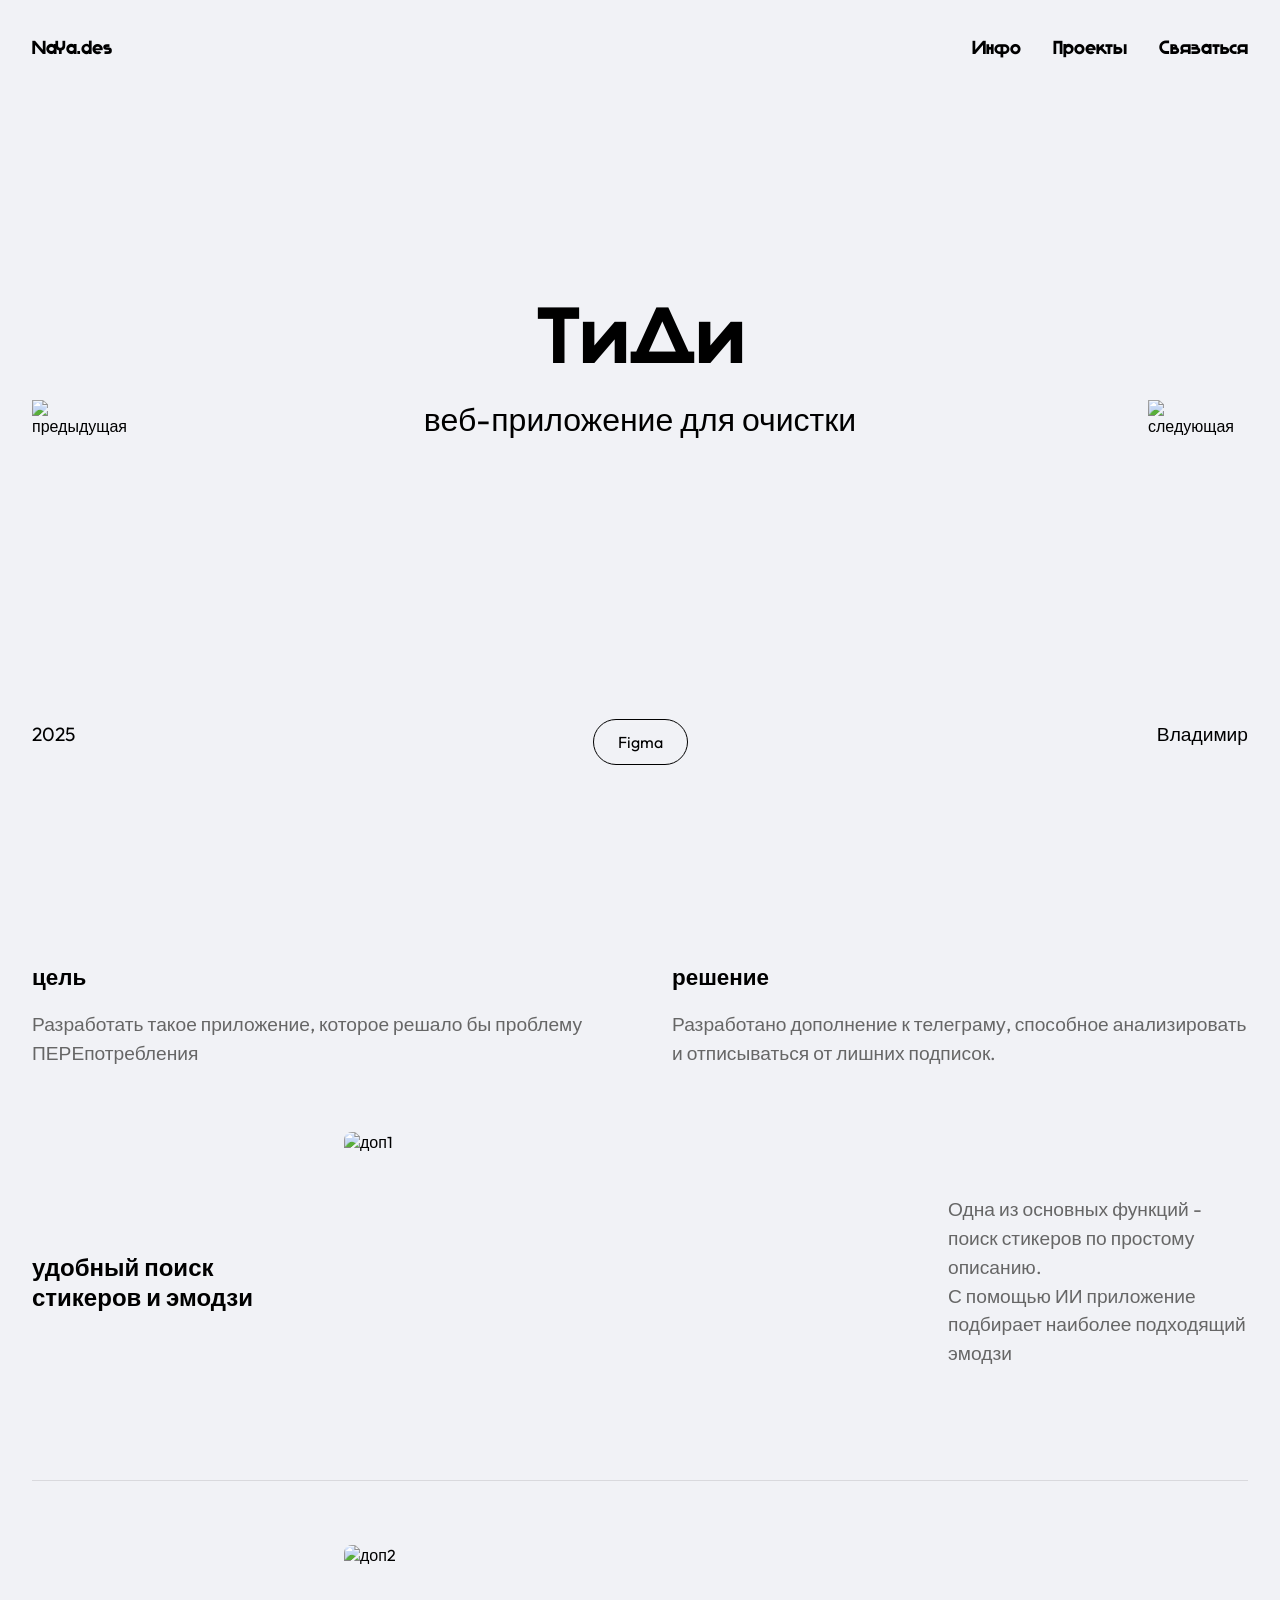
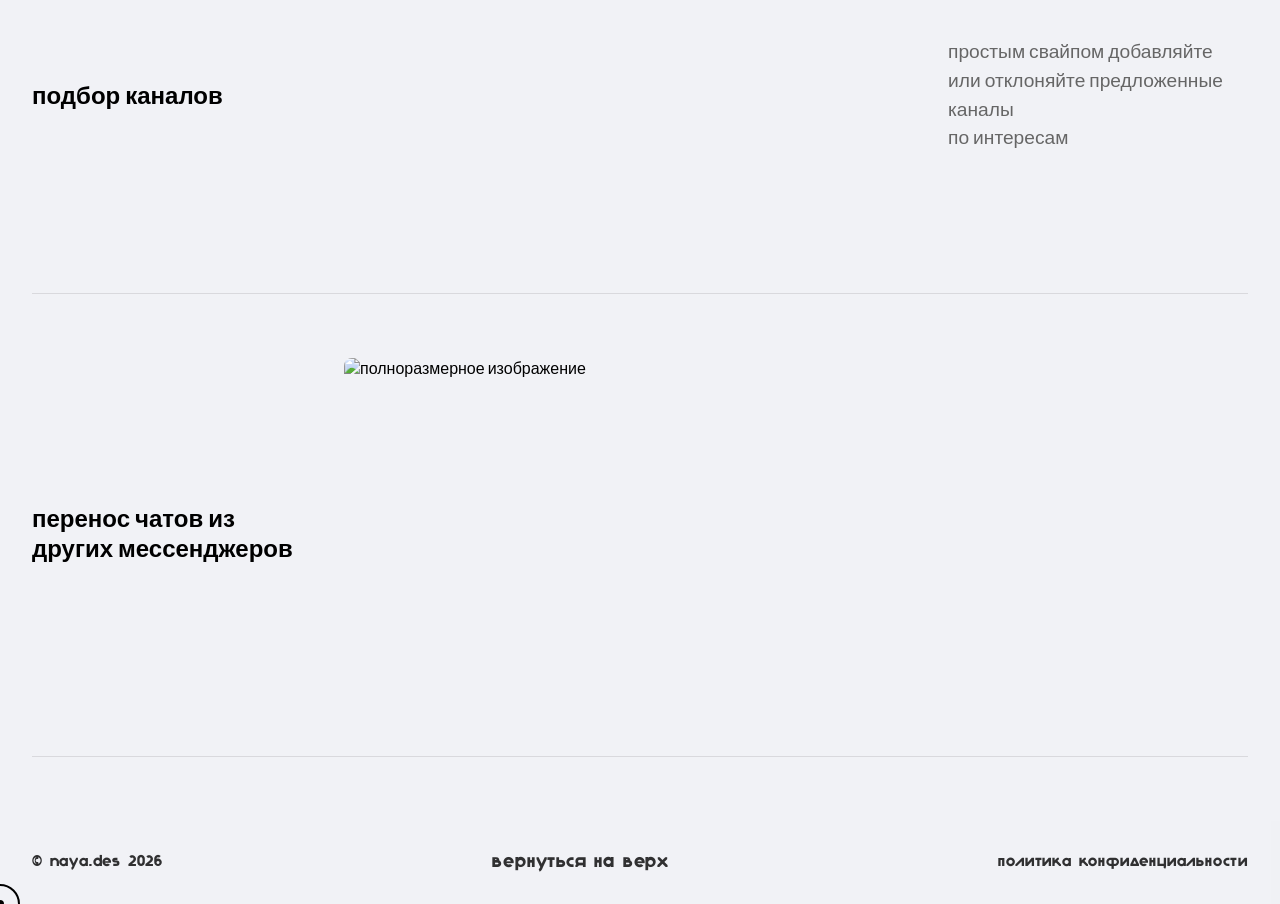
==== fiveproj.html @ 9c094c0e "Add files via upload" ====
<!DOCTYPE html>
<html lang="ru">
<head>
  <meta charset="UTF-8">
  <meta name="viewport" content="width=device-width, initial-scale=1.0, user-scalable=no">
  <title>naya.des - Jamm</title>
  <link rel="preconnect" href="https://fonts.googleapis.com">
  <link rel="preconnect" href="https://fonts.gstatic.com" crossorigin>
  <link href="https://fonts.googleapis.com/css2?family=Outfit:wght@100..900&family=Syne:wght@400;500;600;700;800&display=swap" rel="stylesheet">
  <link rel="stylesheet" href="styles.css" />
  <link rel="stylesheet" href="project.css" />
  <script src='https://cdn.jsdelivr.net/npm/ogl@0.0.64/dist/ogl.umd.js'></script>
  
</head>
<body>
  <!-- Верхняя панель -->
  <div class="top-bar">
    <a href="index1.html#first" class="nav-link">NaYa.des</a>
    <div class="right-links">
      <a href="index1.html#about" class="nav-link">Инфо</a>
      <a href="index1.html#projects" class="nav-link">Проекты</a>
      <a href="index1.html#contact" class="nav-link">Связаться</a>
    </div>
  </div>
  
  <!-- Блок с анимацией (полный экран) -->
  <div class="hero-animation-section">
    <!-- Фон с анимацией -->
    <div class="animation-wrapper">
      <div id="canvas-container"></div>
    </div>
    
    <!-- Контент поверх анимации -->
    <div class="hero-content">
      <div class="navigation-arrows">
        <div class="nav-arrow-img arrow-left-img" id="prevPageArrow">
          <img src="images/l-arr.png" alt="предыдущая">
        </div>
        <div class="nav-arrow-img arrow-right-img" id="nextPageArrow">
          <img src="images/r-arr.png" alt="следующая">
        </div>
      </div>
      
      <div class="center-name">
        <p>ТиДи</p>
      </div>
      <div class="deskript">
        <p>веб-приложение для очистки</p>
      </div>
      <div class="small-block">
        <div class="small-block-container">
          <div class="left-text">
            <span>2025</span>
          </div>
          <div class="outlined-boxes">
            <!--<div class="outlined-box">HTML</div>
            <div class="outlined-box">CSS</div>
            <div class="outlined-box">JavaScript</div>-->
            <div class="outlined-box">Figma</div>
          </div>
          <div class="right-text">
            <a href="https://t.me/Dom56V" target="_blank" rel="noopener noreferrer" class="telegram-link" id="blockedLink">Владимир</a>
          </div>
        </div>
      </div>
    </div>
  </div>

  <!-- Остальные блоки после анимации -->
  <div class="text-work">
    <div class="work-left">
      <h3 class="work-title">цель</h3>
      <div class="work-text">
        <p>Разработать такое приложение, которое решало бы проблему ПЕРЕпотребления</p>
        <p></p>
      </div>
    </div>
    
    <div class="work-right">
      <h3 class="work-title">решение</h3>
      <div class="work-text">
        <p>Разработано дополнение к телеграму, способное анализировать <br>и отписываться от лишних подписок.</p>
        <p></p>
      </div>
    </div>
  </div>

  <div class="content-work">
    <div class="work-container">
      <div class="work-name">
        удобный поиск стикеров и эмодзи
      </div>
      <div class="work-image">
        <img src="images/прил_деск5.png" alt="доп1">
      </div>
      <div class="work-description">
        <p>Одна из основных функций - поиск стикеров по простому описанию. <br>С помощью ИИ приложение подбирает наиболее подходящий эмодзи</p>
      </div>
    </div>

    <div class="work-container">
      <div class="work-name">
        подбор каналов
      </div>
      <div class="work-image">
        <img src="images/прил_деск1.png" alt="доп2">
      </div>
      <div class="work-description">
        <p>простым свайпом добавляйте или отклоняйте предложенные каналы <br>по интересам</p>
      </div>
    </div>

    <div class="work-container-full-image">
      <div class="work-name">
        перенос чатов из других мессенджеров
      </div>
      <div class="work-image">
        <img src="images/прил_мобил.png" alt="полноразмерное изображение">
      </div>
    </div>
  </div>

  <footer class="footer">
      <div class="footer-container">
        <a href="" target="_blank" rel="noopener noreferrer">© naya.des 2026</a>
        <a href="#" class="back-to-top">вернуться на верх</a>
        <a href="" class="privacy-policy">политика конфиденциальности</a>
      </div>
  </footer>

  <div class="custom-cursor" id="customCursor"></div>
  
  <script src="cursor.js"></script>
  <script src="slider.js"></script>
  <script src="project.js"></script>
  <script>
    document.getElementById('blockedLink').addEventListener('click', function(e) {
      e.preventDefault();
      // Ничего не происходит
    });
  </script>
</body>
</html>
---- styles.css ----
@font-face {
  font-family: 'Rostov';
  src: url('Rostov.ttf') format('ttf'),
       url('Rostov.ttf') format('truetype');
  font-weight: normal;
  font-style: normal;
  font-display: swap;
}

* {
  margin: 0;
  padding: 0;
  box-sizing: border-box;
}

body {
  font-family: 'Outfit', sans-serif;
  cursor: none;
  overflow-x: hidden;
}

/* Обертка для скролла */
.scroll-wrapper {
  position: relative;
  width: 100%;
  min-height: 100vh;
  z-index: 2;
}

/* Блок с анимацией (первый экран) */
.hero-section {
  position: relative;
  width: 100%;
  height: 100vh;
  z-index: 2;
}

#webGLApp {
  position: fixed;
  top: 0;
  left: 0;
  width: 100%;
  height: 100%;
  z-index: 1;
}

/* Верхняя панель с текстом (приклеена на своем месте) */
.top-bar {
  position: fixed;
  top: 2rem;
  left: 2rem;
  right: 2rem;
  z-index: 1000; 
  display: flex;
  justify-content: space-between;
  align-items: center;
  color: #000000;
  font-family: 'Rostov';
  font-weight: 400;
  font-size: 1.2rem;
}

/* Стили для всех ссылок в навбаре */
.top-bar a {
  color: #000000;
  text-decoration: none;
  position: relative;
  display: inline-block;
  padding: 8px 0;
  transition: color 0.3s ease;
  z-index: 1;
}

/* Псевдоэлемент для верхней и нижней границы */
.top-bar a::before {
  content: '';
  position: absolute;
  top: 0;
  left: 0;
  width: 100%;
  height: 100%;
  border-top: 2px solid #262626;
  border-bottom: 2px solid #262626;
  transform: scaleY(2);
  opacity: 0;
  transition: 0.3s;
  pointer-events: none;
}

.top-bar a:hover::before {
  transform: scaleY(1);
  opacity: 1;
}

.top-bar a:hover::after {
  transform: scaleY(1);
  opacity: 1;
}

/* Эффект при нажатии */
.top-bar a:active {
  color: #0041FF;
}

.right-links {
  display: flex;
  gap: 2rem;
}


/* Центрированный контейнер с прямоугольником */
.center-content {
  position: absolute;
  top: 50%;
  left: 50%;
  transform: translate(-50%, -50%);
  z-index: 10;
  display: flex;
  flex-direction: column;
  align-items: center;
  width: 100%;
  pointer-events: none;
}

.center-name {
  font-family: 'Rostov', sans-serif;
  font-size: 5rem;
  font-weight: 300;
  color: #000000;
  align-self: center;
}

.outlined-box {
  border: 2px solid #000000;
  border-radius: 999px;
  padding: 0.75rem 2rem;
  display: inline-block;
  background: transparent;
  max-width: 50%;
  width: fit-content;
  backdrop-filter: blur(2px);
  margin-top: 1rem;
}

.outlined-box p {
  color: #000000;
  font-family: 'Outfit', sans-serif;
  font-weight: 400;
  font-size: 0.8rem;
  letter-spacing: 0.1em;
  text-align: center;
  white-space: nowrap;
  text-transform: uppercase;
}

/* ПУСТОЙ КЛАСС (новый блок после анимации) */
.empty-block {
  position: relative;
  width: 100%;
  background: #F1F2F6;
  z-index: 0;
  padding-top: 3rem;
  display: flex;
  flex-direction: column;
  align-items: center;
  justify-content: flex-start;
}


/* Блок с двумя колонками */
.two-columns {
  width: 100%;
  max-width: 1200px;
  margin: 0 auto;
  padding: 3rem 2rem;
  display: flex;
  gap: 2rem;
  align-items: flex-start;
  justify-content: space-between;
}

/* Левая колонка */
.left-column {
  flex: 1;
  position: relative;
}

.content-container {
  width: 330px;
  height: 530px;
  position: relative;
  z-index: 4;

}

/* Черный прямоугольник с заданными размерами */
.black-rectangle {
  width: 352px;
  height: 552px;
  background-color: #ffffff;
  border-radius: 16px;
  border: 1px solid #666666;
  position: absolute;
  top: -10px;
  left: 10px;
  z-index: 1;
  transform: rotate(-5deg);
}

/* Слой для дополнительного контента поверх черного прямоугольника */
.content-overlay {
  position: relative;
  z-index: 2;
  width: 100%;
  height: 100%;
  display: flex;
  flex-direction: column;
  align-items: center;
  justify-content: center;
  color: white;
  font-family: 'Outfit', sans-serif;
  padding: 20px;
  top: -10px;
  left: 20px;
  transform: rotate(-5deg);
}

/* Контейнер для будущего контента */
.square-photo {
  width: 272px;
  height: 264px;
  background-color: #DDDDDD;
  border-radius: 8px;
  margin: 0 auto 24px auto;
}

.square-photo img {
  width: 100%;
  height: 100%;
  object-fit: cover; /* фото заполнит весь квадрат, обрезая лишнее */
  display: block;
}

/* Строка с двумя текстами */
.info-row {
  width: 100%;
  display: flex;
  justify-content: space-between;
  margin-bottom: 8px;
  font-weight: 500;
}

.info-left {
  font-size: 14px;
  color: #000000;
  text-align: left;
}

.info-right {
  font-family: 'Rostov';
  font-size: 20px;
  color: #000000;
  text-align: right;
}

/* Контейнер с border - теперь содержит всё остальное */
.bordered-container {
  width: 100%;
  border: 1px solid #000000;
  border-radius: 8px;
  padding: 12px;
}

.border-row {
  display: flex;
  justify-content: space-between;
  margin-bottom: 10px;
  font-size: 12px;
}

.border-row:last-of-type {
  margin-bottom: 12px;
}

.border-left {
  color: #333333;
  text-align: left;
}

.border-right {
  color: #333333;
  text-align: right;
}

/* Горизонтальная черная линия */
.horizontal-line {
  width: 110%;
  height: 8px;
  margin-left: -12px;
  background-color: #000000;
  margin-bottom: 12px;
}

/* Три колонки с текстом */
.three-columns {
  width: 100%;
  display: flex;
  justify-content: space-between;

}

.col-text {
  flex: 1;
  text-align: start;
  font-size: 10px;
  color: #000000;
  font-weight: 500;
  text-decoration: none;
}
.col-text:hover {
  font-weight: 700;
  color: #0026cc;
}

.col-text:active {
  color: #000000;
  font-weight: 500;
  text-decoration: underline;
}

/*.left-column img {
  max-width: 60%;
  height: auto;
  display: block;
  position: relative;
  z-index: 4;
}*/

.blue-rectangle {
  position: absolute;
  width: 352px;
  height: 552px;
  background-color: #0041FF;
  border-radius: 16px;
  display: block;
  z-index: 3;
  left: 20px;
}

/* Правая колонка */
.right-column {
  flex: 1;
  display: flex;
  flex-direction: column;
  justify-content:left ;
  align-items: flex-start;
}
.photo-item {
  flex: 1;
  position: relative;

}

.right-column .photo-item img {
  max-width: 80%;
  height: auto;
  display: block;
  position: relative;
}

.ph-1 img {
  z-index: 3;
  left: -16px;
}

.ph-2 img {
  z-index: 4;
  bottom: 96px;
  left: 200px;
}
.ph-3 img {
  z-index: 5;
  bottom: 552px;
  right: -456px;
}

.block-3 {
  position: relative;
  width: 100%;
  min-height: 85vh;
  background: #F1F2F6;
  z-index: 0;
  display: flex;
  flex-direction: column;
  align-items: center;
  justify-content: flex-start;
  margin-top: -8rem;
}

/* Контейнер слайдера */
.slider-container {
  width: 100%;
  overflow-x: hidden;
  overflow-y: visible;
  position: relative;
  padding: 0 4rem;
}

/* Трек слайдера */
.slider-track {
  display: flex;
  gap: 2rem;
  padding: 0 2rem;
  transition: transform 0.3s ease-out;
  cursor: grab;
  user-select: none;
  overflow-x: auto;
  scroll-behavior: auto;
  scrollbar-width: none; /* Скрываем стандартный скроллбар */
  -ms-overflow-style: none;
}

.slider-track::-webkit-scrollbar {
  display: none;
}

.slider-track:active {
  cursor: grabbing;
}

/* Отдельный слайд */
.slide {
  flex-shrink: 0;
  width: 384px;
  overflow: hidden;
  transition: transform 0.3s ease, box-shadow 0.3s ease;
  display: flex;
  flex-direction: column;
}

/* Контейнер для изображения */
.slide-image {
  width: 100%;
  position: relative;
  overflow: hidden;
}

/* Hover эффект для фото: граница + размытие */
.slide-image:hover {
  border: 3px solid #0041FF;
}

.slide-image img {
  width: 100%;
  height: 100%;
  object-fit: cover;
  display: block;
  transition:  border-color 0.3s ease, filter 0.3s ease;
}

/* Hover эффект: граница и размытие */
.slide-image:hover img {
  filter: blur(2px);
}
.slide-link a:active{
  color: #0041FF;
}

/* Текст под изображением */
.slide-text {
  padding: 16px 0;
  margin-top: 0;
}

.slide-title {
  font-family: 'Outfit', sans-serif;
  font-size: 24px;
  font-weight: 600;
  color: #000000;
  margin-bottom: 8px;
  text-align: left;
}

.slide-description {
  font-family: 'Outfit', sans-serif;
  font-size: 16px;
  font-weight: 300;
  color: #666666;
  text-align: left;
  line-height: 1.4;
}

/* Контейнер для кастомного скроллбара */
.scrollbar-container {
  width: 100%;
  max-width: 1200px;
  margin: 0 auto;
  padding: 0 2rem;
}

/* Трек скроллбара (фоновая полоса) */
.scrollbar-track {
  width: 100%;
  height: 40px;
  background: #E9E9E9;
  position: relative;
  cursor: pointer;
  display: flex;
  align-items: center;
  
}

/* Ползунок скроллбара - выравнивание по центру */
.scrollbar-thumb {
  position: absolute;
  height: 24px;
  width: 100px;
  background: #D9D9D9;
  cursor: grab;
  top: 50%;
  left: 0;
  transform: translateY(-50%);
}

.scrollbar-thumb:active {
  cursor: grabbing;
  background: #0041FF;
}

.forma {
  position: relative;
  width: 100%;
  min-height: 90vh;
  background: #F1F2F6;
  z-index: 0;
  display: flex;
  flex-direction: column;
  align-items: center;
  justify-content: flex-start;
  gap: 3rem;
}
.form-top-bar {
  width: 100%;
  height: 40px;
  background-color: #0041FF;
  color: #ffffff;
  display: flex;
  padding: 8px 32px;
}

.form-bar-txt{
  font-family: 'Outfit', sans-serif;
  font-size: 24px;
}

/* Контейнер формы */
.form-container {
  width: 100%;
  max-width: 1000px;
  margin: 0 auto;
  padding: 0 2rem;
}

/* Сама форма */
.contact-form {
  width: 100%;
  background: #D1D1D1;
  padding: 2rem;
}

/* Ряд с двумя элементами */
.form-row {
  display: flex;
  gap: 2rem;
  margin-bottom: 1.5rem;
}

/* Группа формы */
.form-group {
  flex: 1;
  display: flex;
  flex-direction: column;
  gap: 0.5rem;
  
}

/* Полная ширина для текстового поля */
.form-group.full-width {
  width: 100%;
  margin-bottom: 1.5rem;
}

/* Стили для label */
.form-group label {
  font-family: 'Outfit', sans-serif;
  font-size: 16px;
  font-weight: 550;
  color: #000000;
}

/* Стили для select */
.form-select {
  width: 100%;
  padding: 12px 40px 12px 16px; /* правый отступ для стрелки */
  font-family: 'Outfit', sans-serif;
  font-size: 16px;
  color: #666666;
  background: #F5F5F5;
  border: 1px solid #E0E0E0;
  cursor: pointer;
  transition: all 0.3s ease;
  appearance: none;
  -webkit-appearance: none;
  -moz-appearance: none;
  /* SVG стрелка */
  background-image: url("data:image/svg+xml,%3Csvg xmlns='http://www.w3.org/2000/svg' width='16' height='16' viewBox='0 0 24 24' fill='none' stroke='%23333333' stroke-width='2' stroke-linecap='round' stroke-linejoin='round'%3E%3Cpolyline points='6 9 12 15 18 9'%3E%3C/polyline%3E%3C/svg%3E");  background-repeat: no-repeat;
  background-position: right 16px center;
  background-size: 24px;
}

.form-select:hover {
  background-image: url("data:image/svg+xml,%3Csvg xmlns='http://www.w3.org/2000/svg' width='16' height='16' viewBox='0 0 24 24' fill='none' stroke='%230041FF' stroke-width='2' stroke-linecap='round' stroke-linejoin='round'%3E%3Cpolyline points='6 9 12 15 18 9'%3E%3C/polyline%3E%3C/svg%3E");
  border-color: #0041FF;
}

.form-select:focus {
  outline: none;
  border-color: #000000;
}

/* Стили для input */
.form-input {
  width: 100%;
  padding: 12px 16px;
  font-family: 'Outfit', sans-serif;
  font-size: 16px;
  color: #333;
  background: #F5F5F5;
  border: 1px solid #E0E0E0;
  transition: all 0.3s ease;
}

.form-input:hover {
  border-color: #0041FF;
}

.form-input:focus {
  outline: none;
  border-color: #0041FF;
  
}

/* Стили для textarea */
.form-textarea {
  width: 100%;
  padding: 12px 16px;
  font-family: 'Outfit', sans-serif;
  font-size: 16px;
  color: #333;
  background: #F5F5F5;
  border: 1px solid #E0E0E0;
  resize: vertical;
  min-height: 120px;

}

.form-textarea:hover {
  border-color: #0041FF;
}

.form-textarea:focus {
  outline: none;
  border-color: #0041FF;
  
}

/* Кнопка отправки */
.form-button {
  margin-top: 64px;
  display: flex;
  justify-content: flex-end;
  
}

.submit-btn {
  padding: 12px 32px;
  font-family: 'Outfit', sans-serif;
  font-size: 20px;
  font-weight: 500;
  color: #000000;
  background: #D9D9D9;
  border: 1px solid #414141;
  cursor: pointer;
  transition: all 0.3s ease;
}

.submit-btn:hover {
  color: #ffffff;
  background: #0033cc;
}

.submit-btn:active {
  transform: translateY(0);
}

/* Адаптивность */
@media (max-width: 768px) {
  .form-row {
    flex-direction: column;
    gap: 1rem;
  }
  
  .form-container {
    padding: 0 1rem;
  }
  
  .contact-form {
    padding: 1.5rem;
  }
  
  .submit-btn {
    width: 100%;
    justify-content: center;
  }
  
  .form-button {
    justify-content: stretch;
  }
}

/* Адаптивность */
@media (max-width: 768px) {
  .slide {
    width: 300px;
  }
  
  .slide-title {
    font-size: 24px;
  }
  
  .slide-description {
    font-size: 18px;
  }
  
  .scrollbar-thumb {
    width: 60px;
  }
  
  .block-3 {
    padding: 2rem 0;
  }
}

/* Футер внизу страницы */
.footer {
  position: fixed;
  bottom: 2rem;
  left: 0; /* Меняем на 0, чтобы контейнер занимал всю ширину */
  right: 0; /* Добавляем, чтобы растянуть на всю ширину */
  z-index: 10;
  padding: 0 2rem; /* Добавляем отступы по бокам, как был отступ слева 2rem */
  pointer-events: auto;
  opacity: 0.8;
  transition: opacity 0.3s ease;
}

.footer:hover {
  opacity: 1;
}

/* Контейнер для трёх элементов */
.footer-container {
  display: flex;
  justify-content: space-between;
  align-items: center;
  width: 100%;
  color: #000000;
  font-family: 'Rostov', sans-serif;
  font-size: 1rem;
  font-weight: 300;
  letter-spacing: 0.05em;
}

.footer-container a {
  /*color: #000000;*/
  text-decoration: none;
}
.footer-container a:hover{
  color: #000000;
  text-decoration: none;
}
/* Левая ссылка */
.footer-container a:first-child {
  text-align: left;
  color: #000000;
}

/* Центральная ссылка */
.back-to-top {
  text-align: center;
  color: #717171;
  font-size: 1.2rem;
}

/* Правая ссылка */
.privacy-policy {
  text-align: right;
  color: #000000;
}

/* Кастомный курсор */
.custom-cursor {
  position: fixed;
  width: 40px;
  height: 40px;
  border: 2px solid #000000;
  border-radius: 50%;
  pointer-events: none;
  z-index: 1000;
  transform: translate(-50%, -50%);
  transition: width 0.2s ease, height 0.2s ease, border-width 0.2s ease;
  background: transparent;
  will-change: transform;
}

.custom-cursor::before {
  content: "";
  position: absolute;
  top: 50%;
  left: 50%;
  transform: translate(-50%, -50%);
  width: 8px;
  height: 8px;
  background: #000000;
  border-radius: 50%;
}



body.modal-open {
  overflow: hidden;
  cursor: auto;
}
body.modal-open .custom-cursor {
  display: none;
}
.modal {
  display: none;
  position: fixed;
  z-index: 1500;
  left: 0;
  top: 0;
  width: 100%;
  height: 100%;
  background-color: rgba(0, 0, 0, 0.5);
  backdrop-filter: blur(4px);
}

.modal-content {
  position: relative;
  background-color: #ffffff;
  margin: 15% auto;
  width: 90%;
  max-width: 400px;
  border-radius: 16px;
  box-shadow: 0 20px 60px rgba(0, 0, 0, 0.3);
}

.modal-header {
  padding: 16px 20px 0 20px;
  text-align: right;
}

.modal-close {
  font-size: 28px;
  font-weight: bold;
  color: #999;
  cursor: pointer;
  transition: color 0.2s ease;
}

.modal-close:hover {
  color: #333;
}

.modal-body {
  padding: 0 32px 24px 32px;
  text-align: center;
}

.modal-icon {
  margin-bottom: 16px;
  animation: checkmark 0.4s ease-in-out;
}

.modal-body h3 {
  font-family: 'Outfit', sans-serif;
  font-size: 24px;
  font-weight: 600;
  color: #000000;
  margin: 0 0 12px 0;
}

.modal-body p {
  font-family: 'Outfit', sans-serif;
  font-size: 16px;
  color: #666666;
  line-height: 1.5;
  margin: 0;
}

.modal-footer {
  padding: 0 24px 24px 24px;
  text-align: center;
}

.modal-btn {
  width: 100%;
  padding: 12px 24px;
  font-family: 'Outfit', sans-serif;
  font-size: 16px;
  font-weight: 500;
  color: #ffffff;
  background: #0041FF;
  border: none;
  border-radius: 8px;
  cursor: pointer;
  transition: all 0.3s ease;
}

.modal-btn:hover {
  background: #0033cc;
  transform: translateY(-1px);
}

.modal-btn:active {
  transform: translateY(0);
}

/* Анимации */
@keyframes fadeIn {
  from {
    opacity: 0;
  }
  to {
    opacity: 1;
  }
}

@keyframes slideIn {
  from {
    transform: translateY(-50px);
    opacity: 0;
  }
  to {
    transform: translateY(0);
    opacity: 1;
  }
}

@keyframes checkmark {
  0% {
    transform: scale(0);
    opacity: 0;
  }
  50% {
    transform: scale(1.2);
  }
  100% {
    transform: scale(1);
    opacity: 1;
  }
}
---- project.css ----
body {
  background-color: #F1F2F6;
  font-family: 'Outfit', sans-serif;
}

.hero-animation-section {
  position: relative;
  width: 100%;
  height: 100vh;
  background: #F1F2F6;
  overflow: hidden;
}

.animation-wrapper {
  position: absolute;
  top: 0;
  left: 0;
  width: 100%;
  height: 100%;
  z-index: 1;
}

#canvas-container {
  position: absolute;
  top: 0;
  left: 0;
  width: 100%;
  height: 100%;
}

canvas {
  width: 100% !important;
  height: 100% !important;
  display: block;
}

/* Контент поверх анимации */
.hero-content {
  position: relative;
  z-index: 2;
  width: 100%;
  height: 100%;
  display: flex;
  flex-direction: column;
  align-items: center;
  justify-content: center;
  pointer-events: auto;
}

.navigation-arrows {
  position: absolute;
  top: 50%;
  left: 0;
  right: 0;
  width: 100%;
  display: flex;
  justify-content: space-between;
  align-items: center;
  transform: translateY(-50%);
  pointer-events: none;
  z-index: 3;
}

.nav-arrow-img {
  pointer-events: auto;
  width: 100px;
  height: 100px;
  display: flex;
  align-items: center;
  justify-content: center;
  cursor: pointer;
  transition: transform 0.3s ease;
}

.nav-arrow-img:hover {
  transform: scale(1.1);
}

.nav-arrow-img:active {
  transform: scale(0.95);
}

.nav-arrow-img img {
  width: 100px;
  height: 100px;
  object-fit: contain;
}

.arrow-left-img {
  margin-left: 2rem;
}

.arrow-right-img {
  margin-right: 2rem;
}

.center-name {
  font-family: 'Rostov', sans-serif;
  font-size: 5rem;
  font-weight: 300;
  color: #000000;
  text-align: center;
  margin-bottom: 1rem;
}

.deskript {
  max-width: 50%;
  width: fit-content;
  font-size: 32px;
  text-align: center;
  margin-bottom: 2rem;
}

/* ОБЪЕДИНЕННЫЙ small-block - сохранены отступы из style1.css */
.small-block {
  width: 100%;
  padding: 2rem 2rem;
  background: transparent;
  position: relative;
  bottom: -200px;
}

.small-block-container {
  max-width: 1600px;
  margin: 0 auto;
  display: flex;
  align-items: center;
  justify-content: space-between;
  gap: 2rem;
  flex-wrap: wrap;
}

.left-text {
  flex: 0 0 auto;
  min-width: 120px;
  font-family: 'Outfit', sans-serif;
  font-size: 1.2rem;
  font-weight: 400;
  color: #000000;
  text-transform: uppercase;
}

.telegram-link {
  color: #000000;
  text-decoration: none;
  transition: all 0.3s ease;
  text-transform: none;
  position: relative;
}

.telegram-link:hover {
  color: #0041FF;
  font-weight: 600;
}

/*.telegram-link:active {
  color: #0026cc;
}*/

.outlined-boxes {
  display: flex;
  gap: 1.2rem;
  flex-wrap: wrap;
  justify-content: center;
  flex: 1;
}

.outlined-box {
  border: 1.5px solid #000000;
  padding: 0.75rem 1.5rem;
  font-family: 'Outfit', sans-serif;
  font-size: 16px;
  font-weight: 400;
  color: #000000;
  background: transparent;
  transition: all 0.3s ease;
  white-space: nowrap;
  display: inline-block; /* Добавьте */
  width: auto; 
  cursor: pointer;
}

.right-text {
  flex: 0 0 auto;
  min-width: 120px;
  font-family: 'Outfit', sans-serif;
  font-size: 1.2rem;
  font-weight: 400;
  color: #000000;
  text-align: right;
  display: flex;
  flex-direction: row; 
  gap: 1rem; 
  justify-content: flex-end; 
  flex-wrap: wrap;
}

/* Стили для остальных блоков */
.text-work {
  width: 100%;
  max-width: 1400px;
  margin: 4rem auto;
  padding: 0 2rem;
  display: flex;
  gap: 4rem;
  justify-content: space-between;
  flex-wrap: wrap;
  background: #F1F2F6;
}

.work-left, .work-right {
  flex: 1;
  min-width: 250px;
}

.work-title {
  font-family: 'Outfit', sans-serif;
  font-size: 1.4rem;
  font-weight: 600;
  color: #000000;
  margin-bottom: 1.2rem;
  line-height: 1.2;
}

.work-text {
  font-family: 'Outfit', sans-serif;
  font-size: 1.2rem;
  font-weight: 400;
  line-height: 1.5;
  color: #666666;
}

.content-work {
  width: 100%;
  max-width: 1400px;
  margin: 4rem auto;
  padding: 0 2rem;
  display: flex;
  flex-direction: column;
  gap: 4rem;
  background: #F1F2F6;
}

.work-container {
  width: 100%;
  display: flex;
  gap: 2rem;
  align-items: center;
  min-height: 300px;
  border-bottom: 1px solid rgba(0, 0, 0, 0.1);
  padding-bottom: 3rem;
}

.work-name {
  flex: 0 0 280px;
  font-family: 'Outfit', sans-serif;
  font-size: 1.5rem;
  font-weight: 600;
  color: #000000;
}

.work-image {
  flex: 1;
  position: relative;
  overflow: hidden;
  border-radius: 8px;
  min-height: 300px;
}

.work-image img {
  width: 100%;
  height: 100%;
  object-fit: cover;
  display: block;
}

.work-description {
  flex: 0 0 300px;
  font-family: 'Outfit', sans-serif;
  font-size: 1.2rem;
  font-weight: 400;
  line-height: 1.5;
  color: #666666;
}

.work-container-full-image {
  width: 100%;
  display: flex;
  gap: 2rem;
  align-items: center;
  min-height: 300px;
  border-bottom: 1px solid rgba(0, 0, 0, 0.1);
  padding-bottom: 3rem;
}

.work-container-full-image .work-name {
  flex: 0 0 280px;
}

.work-container-full-image .work-image {
  flex: 2;
  min-height: 350px;
  width: 100%;
}

.work-container-full-image .work-image img {
  width: 100%;
  height: auto;
  object-fit: contain;
  display: block;
}

.footer {
  position: relative;
  bottom: 0;
  left: 0;
  width: 100%;
  padding: 2rem;
  z-index: 10;
  color: #000000;
  font-family: 'Rostov', sans-serif;
  font-size: 0.8rem;
  font-weight: 300;
  letter-spacing: 0.05em;
  background: #F1F2F6;
  text-align: left;
}

.footer a {
  color: #000000;
  text-decoration: none;
}

/* Кастомный курсор */
.custom-cursor {
  position: fixed;
  width: 40px;
  height: 40px;
  border: 2px solid #000000;
  border-radius: 50%;
  pointer-events: none;
  z-index: 9999;
  transform: translate(-50%, -50%);
  transition: width 0.2s ease, height 0.2s ease, border-width 0.2s ease;
  background: transparent;
  will-change: transform;
}

.custom-cursor::before {
  content: "";
  position: absolute;
  top: 50%;
  left: 50%;
  transform: translate(-50%, -50%);
  width: 8px;
  height: 8px;
  background: #000000;
  border-radius: 50%;
}

/* Адаптивность */
@media (max-width: 1024px) {
  .work-container-full-image {
    flex-direction: column;
    align-items: flex-start;
    gap: 1rem;
    min-height: auto;
    padding-bottom: 2rem;
  }
  
  .work-container-full-image .work-name {
    flex: auto;
    width: 100%;
    font-size: 1.2rem;
    text-align: left;
  }
  
  .work-container-full-image .work-image {
    width: 100%;
    min-height: auto;
  }
  
  .work-container-full-image .work-image img {
    width: 100%;
    height: auto;
    max-height: 400px;
    object-fit: contain;
  }
}

@media (max-width: 768px) {
  .nav-arrow-img {
    width: 45px;
    height: 45px;
  }
  
  .nav-arrow-img img {
    width: 45px;
    height: 45px;
  }
  
  .center-name {
    font-size: 3rem;
  }
  
  .deskript {
    font-size: 20px;
    max-width: 80%;
  }
  
  .small-block-container {
    flex-direction: column;
  }
  
  .outlined-box {
    white-space: normal;
    font-size: 12px;
    padding: 0.5rem 1rem;
  }
  
  .work-container {
    flex-direction: column;
  }
  
  .work-name, .work-description {
    flex: auto;
    width: 100%;
  }
}

@media (max-width: 768px) {
  .small-block {
    padding: 1rem 1rem;
    bottom: -100px;
  }
  
  .small-block-container {
    flex-direction: column;
    align-items: stretch;
    gap: 1rem;
  }
  
  /* Левый текст - сверху */
  .left-text {
    text-align: center;
    min-width: auto;
    width: 100%;
    font-size: 0.9rem;
    order: 1;
  }
  
  /* Outlined boxes - по центру */
  .outlined-boxes {
    order: 2;
    width: 100%;
    justify-content: center;
  }
  
  .outlined-box {
    white-space: normal;
    text-align: center;
    padding: 0.5rem 1rem;
    font-size: 12px;
  }
  
  /* Правый текст/ссылки - снизу */
  .right-text {
    order: 3;
    text-align: center;
    justify-content: center;
    min-width: auto;
    width: 100%;
    font-size: 0.9rem;
    gap: 1rem;
  }
  
  .telegram-link {
    font-size: 0.9rem;
  }
}
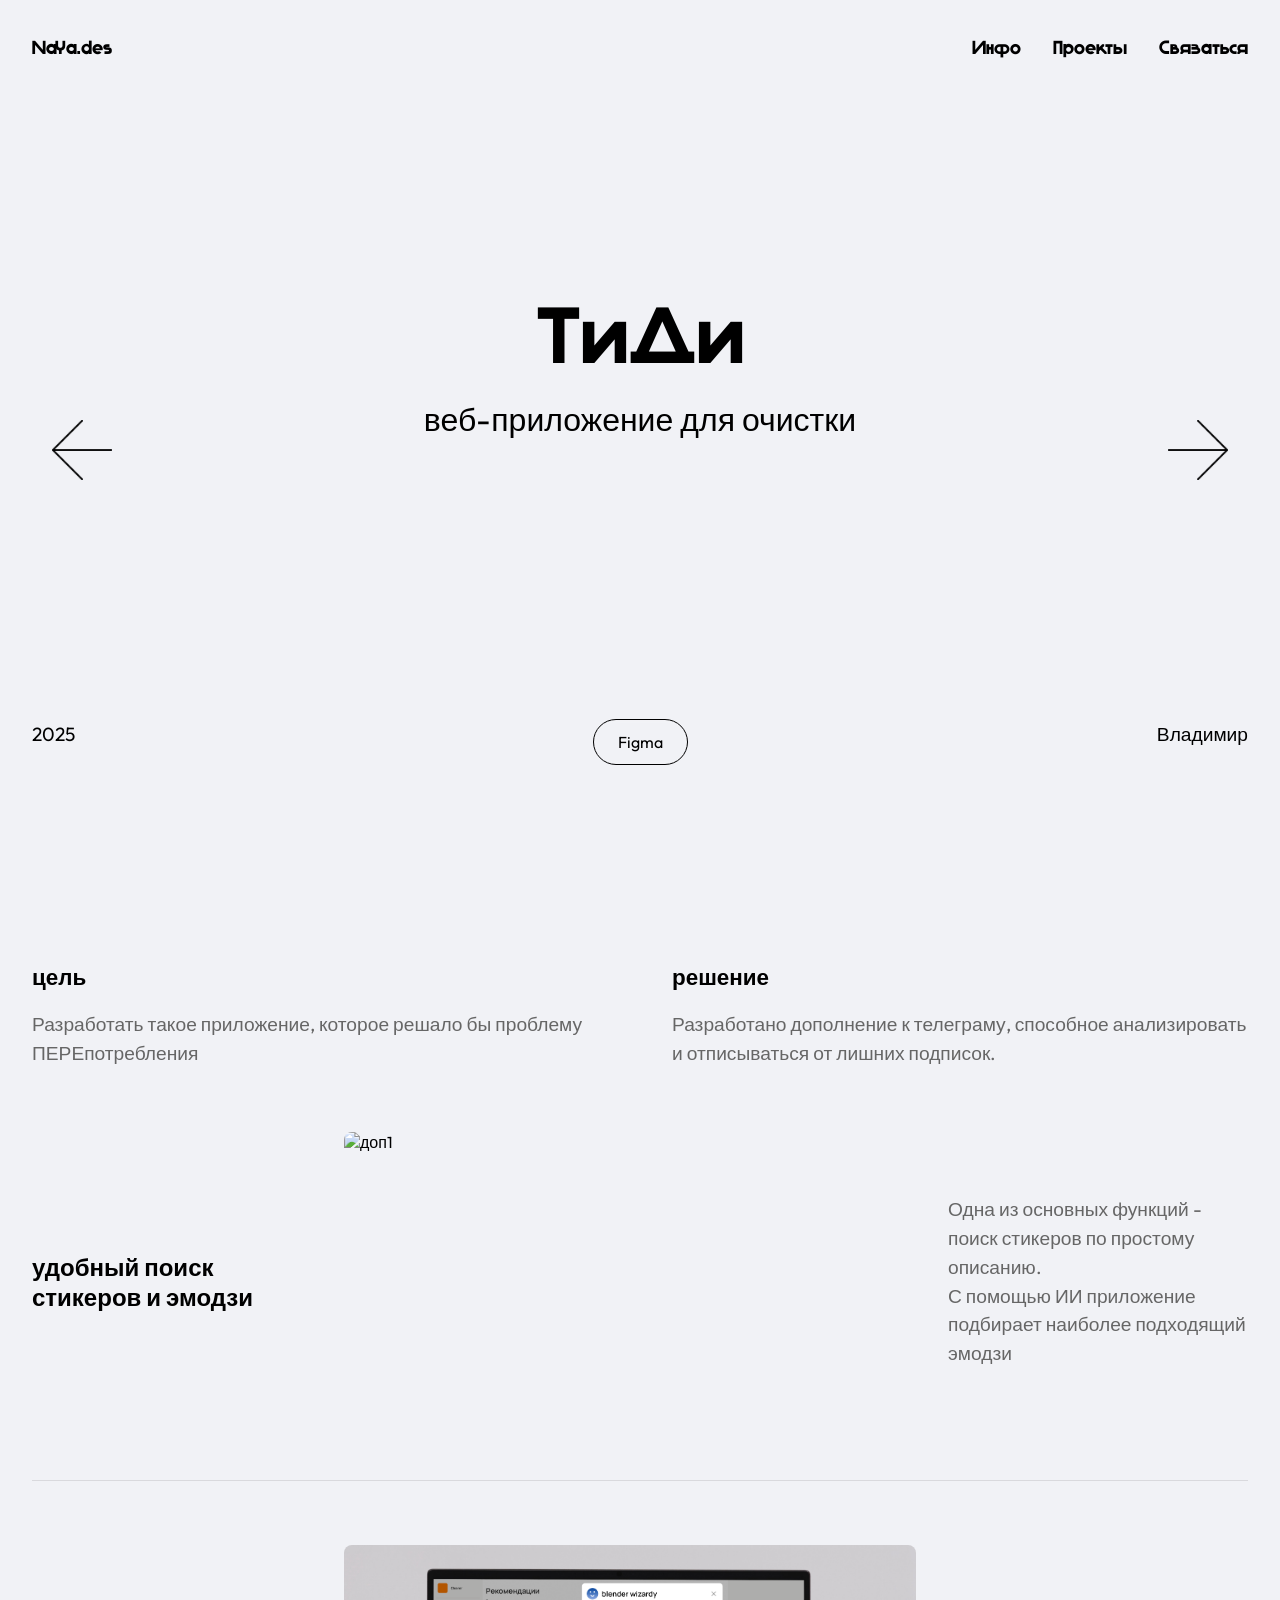
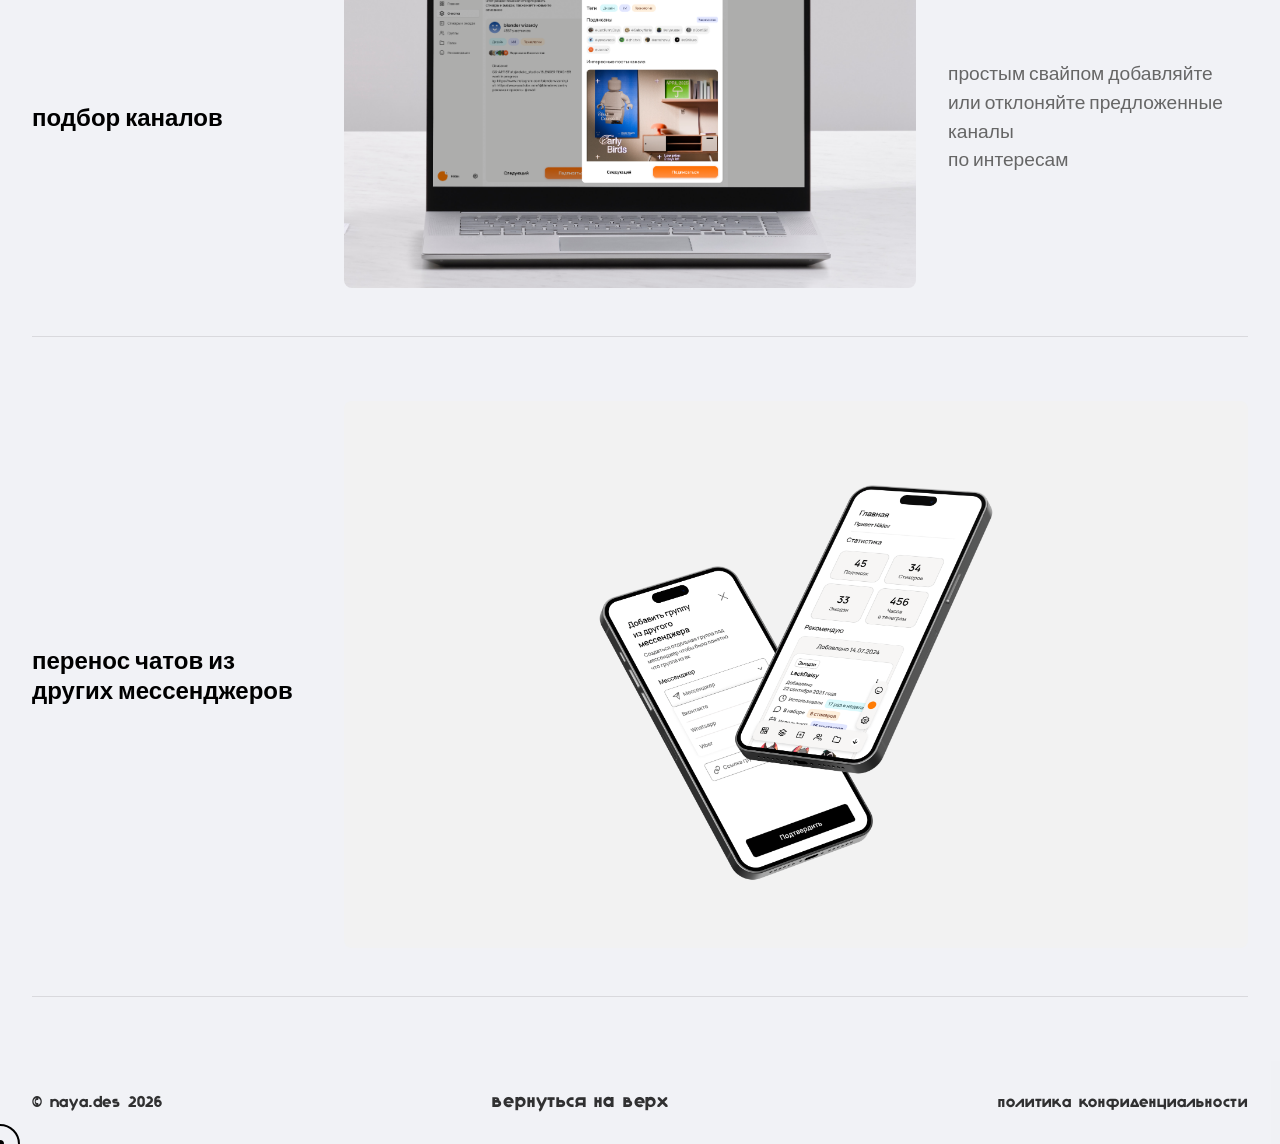
==== commit 8268afbb: "Add files via upload" ====
--- a/fiveproj.html
+++ b/fiveproj.html
@@ -15,11 +15,11 @@
 <body>
   <!-- Верхняя панель -->
   <div class="top-bar">
-    <a href="index1.html#first" class="nav-link">NaYa.des</a>
+    <a href="index.html#first" class="nav-link">NaYa.des</a>
     <div class="right-links">
-      <a href="index1.html#about" class="nav-link">Инфо</a>
-      <a href="index1.html#projects" class="nav-link">Проекты</a>
-      <a href="index1.html#contact" class="nav-link">Связаться</a>
+      <a href="index.html#about" class="nav-link">Инфо</a>
+      <a href="index.html#projects" class="nav-link">Проекты</a>
+      <a href="index.html#contact" class="nav-link">Связаться</a>
     </div>
   </div>
   
